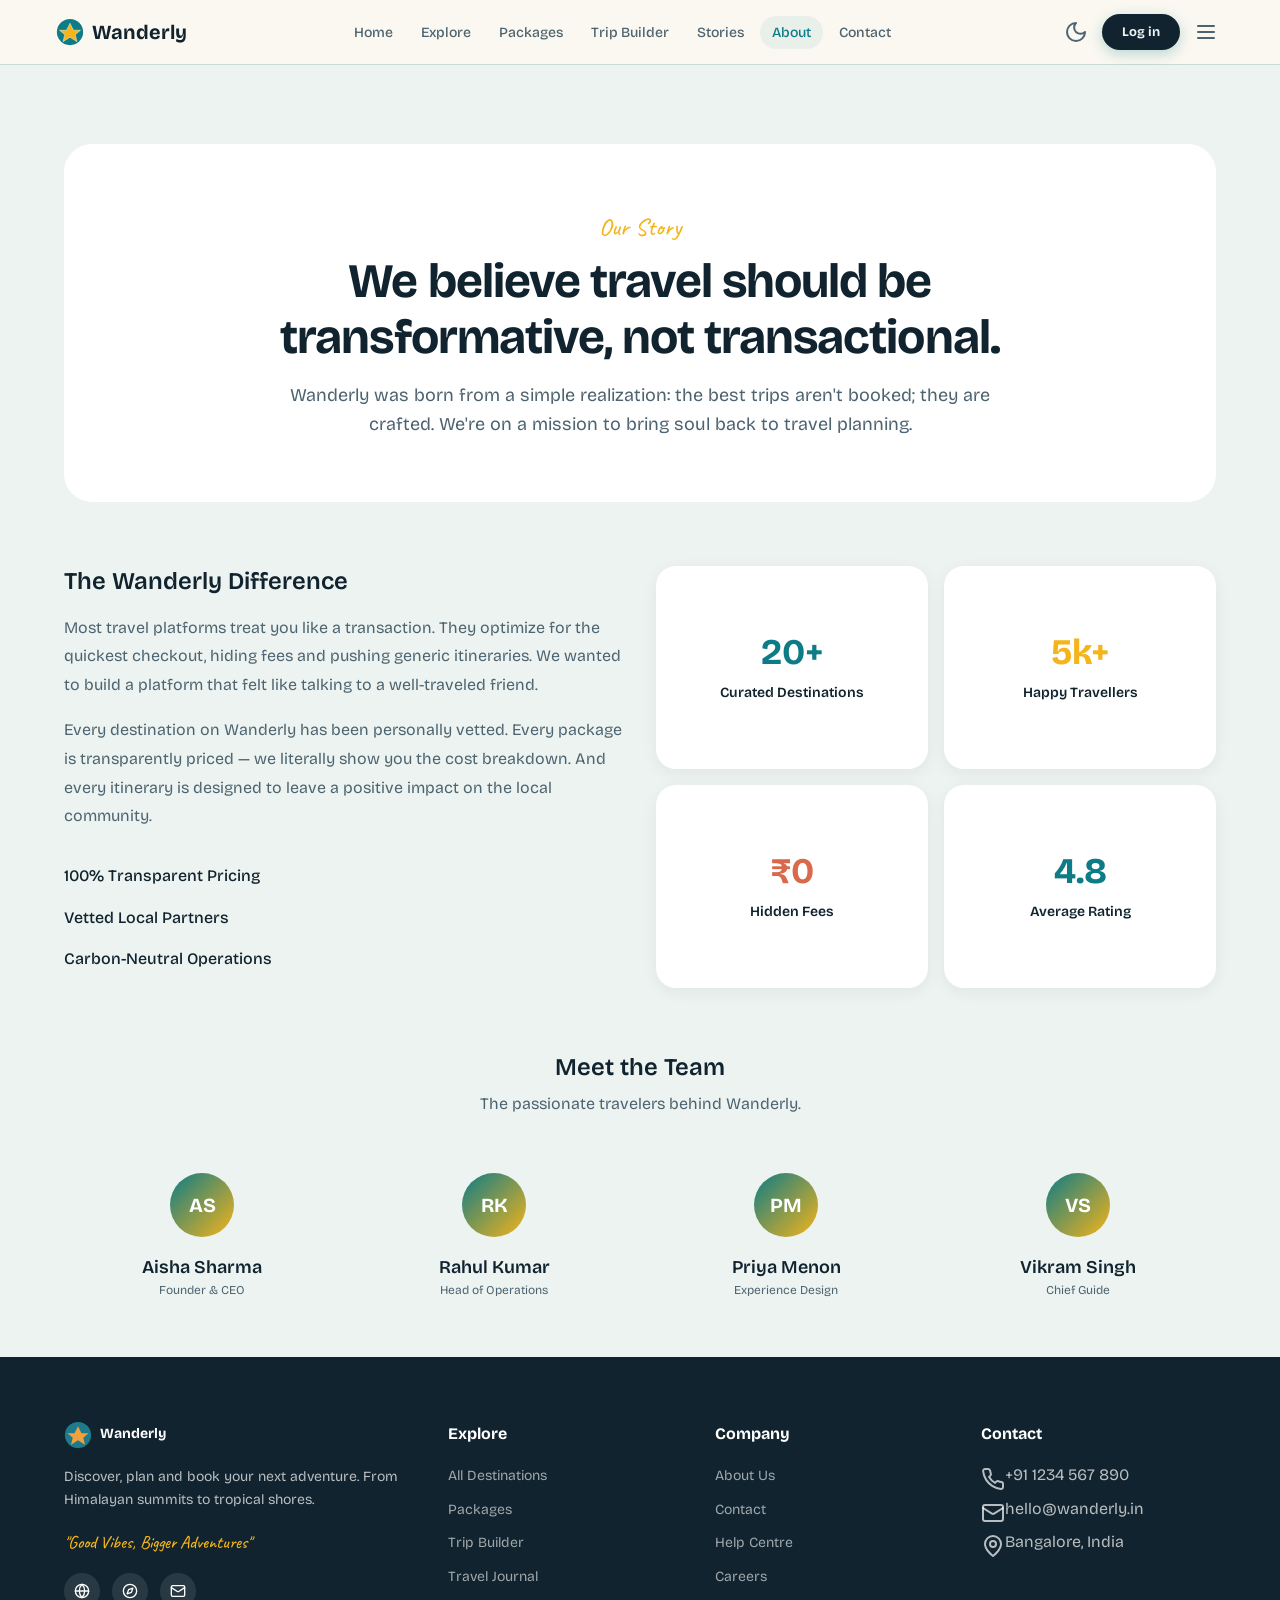
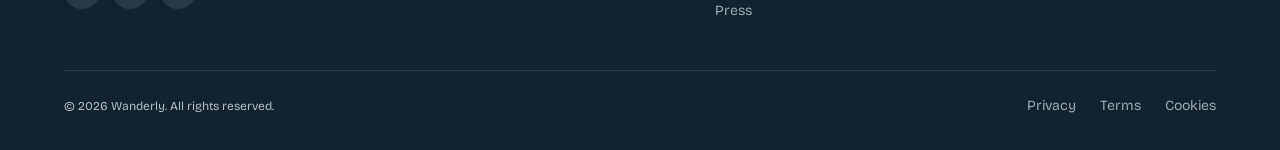
==== about.html @ 2b9d8d0e "feat: Wanderly travel discovery, planning and booking platform" ====
<!doctype html>
<html lang="en">
<head>
  <meta charset="UTF-8">
  <meta name="viewport" content="width=device-width, initial-scale=1.0, viewport-fit=cover">
  <title>About Us — Wanderly</title>
  <link rel="stylesheet" href="css/style.css">
  <style>
    .about-hero { text-align: center; padding: 4rem 1rem; background: var(--bg-surface); border-radius: var(--radius-hero); margin-bottom: 4rem; }
  </style>
</head>
<body>

  <div class="container pt-20 pb-10" style="margin-top: 64px">
    
    <div class="about-hero">
      <span class="text-hand text-amber mb-2" style="font-size:1.5rem;display:block">Our Story</span>
      <h1 class="text-display-lg mb-4">We believe travel should be<br>transformative, not transactional.</h1>
      <p class="text-muted mx-auto" style="max-width:700px;font-size:1.125rem;margin:0 auto">Wanderly was born from a simple realization: the best trips aren't booked; they are crafted. We're on a mission to bring soul back to travel planning.</p>
    </div>

    <div class="grid-2 gap-8 mb-8" style="margin-bottom:4rem">
      <div>
        <h2 class="text-display-sm mb-4">The Wanderly Difference</h2>
        <p class="text-muted mb-4" style="line-height:1.8">Most travel platforms treat you like a transaction. They optimize for the quickest checkout, hiding fees and pushing generic itineraries. We wanted to build a platform that felt like talking to a well-traveled friend.</p>
        <p class="text-muted mb-4" style="line-height:1.8">Every destination on Wanderly has been personally vetted. Every package is transparently priced — we literally show you the cost breakdown. And every itinerary is designed to leave a positive impact on the local community.</p>
        <ul style="list-style:none;margin-top:2rem">
          <li style="display:flex;align-items:center;gap:0.75rem;margin-bottom:1rem;font-weight:500"><script>document.write(icons.check)</script> 100% Transparent Pricing</li>
          <li style="display:flex;align-items:center;gap:0.75rem;margin-bottom:1rem;font-weight:500"><script>document.write(icons.check)</script> Vetted Local Partners</li>
          <li style="display:flex;align-items:center;gap:0.75rem;margin-bottom:1rem;font-weight:500"><script>document.write(icons.check)</script> Carbon-Neutral Operations</li>
        </ul>
      </div>
      <div class="grid-2 gap-4">
        <div class="card p-6 flex-col items-center justify-center text-center" style="padding:2rem;display:flex;align-items:center;justify-content:center;flex-direction:column">
          <div class="text-display-md text-lagoon mb-2">20+</div>
          <div class="text-sm font-semibold">Curated Destinations</div>
        </div>
        <div class="card p-6 flex-col items-center justify-center text-center" style="padding:2rem;display:flex;align-items:center;justify-content:center;flex-direction:column">
          <div class="text-display-md text-amber mb-2">5k+</div>
          <div class="text-sm font-semibold">Happy Travellers</div>
        </div>
        <div class="card p-6 flex-col items-center justify-center text-center" style="padding:2rem;display:flex;align-items:center;justify-content:center;flex-direction:column">
          <div class="text-display-md text-terracotta mb-2">₹0</div>
          <div class="text-sm font-semibold">Hidden Fees</div>
        </div>
        <div class="card p-6 flex-col items-center justify-center text-center" style="padding:2rem;display:flex;align-items:center;justify-content:center;flex-direction:column">
          <div class="text-display-md text-lagoon mb-2">4.8</div>
          <div class="text-sm font-semibold">Average Rating</div>
        </div>
      </div>
    </div>

    <div class="text-center mb-8" style="margin-top:4rem">
      <h2 class="text-display-sm mb-2">Meet the Team</h2>
      <p class="text-muted">The passionate travelers behind Wanderly.</p>
    </div>
    <div class="grid-4 mb-8">
      <div class="team-card">
        <div class="team-avatar">AS</div>
        <h3 class="font-semibold text-lg">Aisha Sharma</h3>
        <p class="text-xs text-muted uppercase tracking-wider">Founder & CEO</p>
      </div>
      <div class="team-card">
        <div class="team-avatar">RK</div>
        <h3 class="font-semibold text-lg">Rahul Kumar</h3>
        <p class="text-xs text-muted uppercase tracking-wider">Head of Operations</p>
      </div>
      <div class="team-card">
        <div class="team-avatar">PM</div>
        <h3 class="font-semibold text-lg">Priya Menon</h3>
        <p class="text-xs text-muted uppercase tracking-wider">Experience Design</p>
      </div>
      <div class="team-card">
        <div class="team-avatar">VS</div>
        <h3 class="font-semibold text-lg">Vikram Singh</h3>
        <p class="text-xs text-muted uppercase tracking-wider">Chief Guide</p>
      </div>
    </div>

  </div>

  <script src="js/data.js"></script>
  <script src="js/app.js"></script>
  <script>
    initPage('about');
  </script>
</body>
</html>
---- css/style.css ----
/* ===== WANDERLY DESIGN SYSTEM ===== */
@import url('https://fonts.googleapis.com/css2?family=Bricolage+Grotesque:opsz,wght@12..96,400;12..96,600;12..96,700;12..96,800&family=Caveat:wght@600;700&display=swap');

/* ===== CSS VARIABLES ===== */
:root {
  /* Brand Palette from UI Concept */
  --bg: #EDF3F1;
  --ink: #10232E;
  --mute: #4D6470;
  --card: #FFFFFF;
  --line: #CBDAD6;
  --teal: #0E7C86;
  --teal-hover: #0a5f67;
  --gold: #F4B41A;
  --gold-hover: #db9f12;
  --dark: #0C1A22;
  --on-dark: #EDF3F1;
  --terracotta: #D9694A;
  --sage: #DCE9DA;
  --sky: #E3F0F5;

  /* Backward compatibility aliases */
  --cream: var(--bg);
  --cream-dark: #e2edea;
  --lagoon: var(--teal);
  --lagoon-dark: var(--teal-hover);
  --lagoon-light: #2A9BB0;
  --amber: var(--gold);
  --amber-dark: var(--gold-hover);
  --bg-card: var(--card);
  --bg-surface: var(--card);
  --text: var(--ink);
  --text-muted: var(--mute);
  --border: var(--line);

  /* Typography */
  --font-display: 'Bricolage Grotesque', system-ui, -apple-system, sans-serif;
  --font-body: 'Bricolage Grotesque', system-ui, -apple-system, sans-serif;
  --font-hand: 'Caveat', cursive;

  /* Shadows */
  --shadow-card: 0 4px 16px rgba(16, 35, 46, 0.06);
  --shadow-card-hover: 0 12px 36px rgba(16, 35, 46, 0.12);
  --shadow-button: 0 4px 14px rgba(14, 124, 134, 0.28);

  /* Radii */
  --radius-hero: 28px;
  --radius-card: 20px;
  --radius-btn: 999px;
  --radius-pill: 999px;
  --radius-chip: 999px;

  /* Transitions */
  --ease: cubic-bezier(0.22, 1, 0.36, 1);
  --dur: 300ms;
}

/* Dark mode overrides */
@media (prefers-color-scheme: dark) {
  :root:not([data-theme="light"]) {
    --bg: #0F1D25;
    --ink: #EAF2F0;
    --mute: #9DB4BC;
    --card: #172A34;
    --line: #28404B;
    --teal: #3CC0CC;
    --teal-hover: #58ced8;
    --gold: #F4B41A;
    --dark: #08131A;
    --on-dark: #EDF3F1;
    --bg-card: #172A34;
    --bg-surface: #13242E;
    --text: #EAF2F0;
    --text-muted: #9DB4BC;
    --border: #28404B;
    --shadow-card: 0 4px 20px rgba(0, 0, 0, 0.35);
    --shadow-card-hover: 0 12px 36px rgba(0, 0, 0, 0.5);
  }
}

:root[data-theme="dark"] {
  --bg: #0F1D25;
  --ink: #EAF2F0;
  --mute: #9DB4BC;
  --card: #172A34;
  --line: #28404B;
  --teal: #3CC0CC;
  --teal-hover: #58ced8;
  --gold: #F4B41A;
  --dark: #08131A;
  --on-dark: #EDF3F1;
  --bg-card: #172A34;
  --bg-surface: #13242E;
  --text: #EAF2F0;
  --text-muted: #9DB4BC;
  --border: #28404B;
  --shadow-card: 0 4px 20px rgba(0, 0, 0, 0.35);
  --shadow-card-hover: 0 12px 36px rgba(0, 0, 0, 0.5);
}

/* ===== RESET & BASE ===== */
*, *::before, *::after { margin: 0; padding: 0; box-sizing: border-box; }

html {
  scroll-behavior: smooth;
  font-size: 16px;
  -webkit-font-smoothing: antialiased;
}

body {
  font-family: var(--font-body);
  background: var(--bg);
  color: var(--text);
  line-height: 1.6;
  min-height: 100vh;
  transition: background var(--dur) var(--ease), color var(--dur) var(--ease);
}

a { color: var(--lagoon); text-decoration: none; transition: color var(--dur); }
a:hover { color: var(--lagoon-dark); }

img { max-width: 100%; height: auto; display: block; }
button { cursor: pointer; font-family: inherit; }
input, select, textarea { font-family: inherit; }

.container { max-width: 1200px; margin: 0 auto; padding: 0 1rem; }
@media (min-width: 640px) { .container { padding: 0 1.5rem; } }

/* ===== TYPOGRAPHY ===== */
.text-display-xl { font-family: var(--font-display); font-size: clamp(2.5rem, 5vw, 4rem); font-weight: 700; line-height: 1.1; letter-spacing: -0.02em; }
.text-display-lg { font-family: var(--font-display); font-size: clamp(2rem, 4vw, 3rem); font-weight: 700; line-height: 1.15; letter-spacing: -0.02em; }
.text-display-md { font-family: var(--font-display); font-size: clamp(1.5rem, 3vw, 2.25rem); font-weight: 700; line-height: 1.2; }
.text-display-sm { font-family: var(--font-display); font-size: clamp(1.25rem, 2vw, 1.5rem); font-weight: 600; line-height: 1.3; }
.text-hand { font-family: var(--font-hand); font-weight: 500; }
.text-muted { color: var(--text-muted); }
.text-lagoon { color: var(--lagoon); }
.text-amber { color: var(--amber); }
.text-terracotta { color: var(--terracotta); }

/* ===== BUTTONS ===== */
.btn {
  display: inline-flex; align-items: center; gap: 0.5rem;
  padding: 0.75rem 1.5rem; border-radius: var(--radius-btn);
  font-weight: 600; font-size: 0.875rem;
  border: none; transition: all var(--dur) var(--ease);
  text-decoration: none;
}
.btn-primary { background: var(--lagoon); color: #fff; box-shadow: var(--shadow-button); }
.btn-primary:hover { background: var(--lagoon-dark); transform: translateY(-1px); color: #fff; }
.btn-secondary { background: transparent; color: var(--text); border: 2px solid var(--border); }
.btn-secondary:hover { border-color: var(--lagoon); color: var(--lagoon); }
.btn-amber { background: var(--amber); color: #fff; }
.btn-amber:hover { background: var(--amber-dark); transform: translateY(-1px); color: #fff; }
.btn-sm { padding: 0.5rem 1rem; font-size: 0.8125rem; }
.btn-lg { padding: 1rem 2rem; font-size: 1rem; }

/* ===== NAVBAR ===== */
.navbar {
  position: fixed; top: 0; left: 0; right: 0; z-index: 100;
  background: rgba(251, 248, 241, 0.95); backdrop-filter: blur(12px);
  border-bottom: 1px solid var(--border);
  transition: transform var(--dur) var(--ease), background var(--dur);
}
[data-theme="dark"] .navbar { background: rgba(11, 27, 40, 0.95); }
.navbar.hidden { transform: translateY(-100%); }
.navbar-inner {
  max-width: 1200px; margin: 0 auto; padding: 0 1rem;
  display: flex; align-items: center; justify-content: space-between;
  height: 64px;
}
.navbar-brand {
  display: flex; align-items: center; gap: 0.5rem;
  font-family: var(--font-display); font-weight: 700; font-size: 1.25rem;
  color: var(--text); text-decoration: none;
}
.navbar-brand svg { width: 28px; height: 28px; }
.navbar-links { display: flex; gap: 0.25rem; list-style: none; }
.navbar-links a {
  padding: 0.5rem 0.75rem; border-radius: var(--radius-chip);
  font-size: 0.875rem; font-weight: 500; color: var(--text-muted);
  transition: all var(--dur);
}
.navbar-links a:hover, .navbar-links a.active { color: var(--lagoon); background: rgba(31, 122, 140, 0.08); }
.navbar-actions { display: flex; align-items: center; gap: 0.5rem; }
.navbar-actions button {
  width: 36px; height: 36px; border-radius: 50%;
  display: flex; align-items: center; justify-content: center;
  background: transparent; border: none; color: var(--text-muted);
  transition: all var(--dur);
}
.navbar-actions button:hover { background: rgba(31, 122, 140, 0.08); color: var(--lagoon); }
.mobile-menu-btn { display: none; }

@media (max-width: 768px) {
  .navbar-links { display: none; }
  .mobile-menu-btn { display: flex; }
  .navbar-links.open {
    display: flex; flex-direction: column;
    position: absolute; top: 64px; left: 0; right: 0;
    background: var(--bg-card); border-bottom: 1px solid var(--border);
    padding: 1rem; box-shadow: var(--shadow-card);
  }
}

/* ===== MOBILE TAB BAR ===== */
.mobile-tabbar {
  display: none; position: fixed; bottom: 0; left: 0; right: 0;
  background: var(--bg-card); border-top: 1px solid var(--border);
  z-index: 100; padding: 0.5rem 0 calc(0.5rem + env(safe-area-inset-bottom));
}
.mobile-tabbar-inner { display: flex; justify-content: space-around; }
.mobile-tabbar a {
  display: flex; flex-direction: column; align-items: center; gap: 0.15rem;
  padding: 0.25rem 0.75rem; font-size: 0.625rem; font-weight: 600;
  color: var(--text-muted); text-decoration: none; transition: color var(--dur);
}
.mobile-tabbar a.active { color: var(--lagoon); }
.mobile-tabbar a svg { width: 20px; height: 20px; }
@media (max-width: 768px) { .mobile-tabbar { display: block; } body { padding-bottom: 70px; } }

/* ===== CARDS ===== */
.card {
  background: var(--bg-card); border-radius: var(--radius-card);
  box-shadow: var(--shadow-card); overflow: hidden;
  transition: transform var(--dur) var(--ease), box-shadow var(--dur) var(--ease);
}
.card:hover { transform: translateY(-4px); box-shadow: var(--shadow-card-hover); }
.card-img { width: 100%; height: 200px; overflow: hidden; position: relative; }
.card-img .art-container { width: 100%; height: 100%; transition: transform 0.5s var(--ease); }
.card:hover .card-img .art-container { transform: scale(1.05); }
.card-body { padding: 1.25rem; }
.card-tag {
  display: inline-block; padding: 0.2rem 0.6rem; border-radius: var(--radius-pill);
  font-size: 0.6875rem; font-weight: 600; background: rgba(255,255,255,0.9);
  color: var(--lagoon);
}
.card-tag.best-seller { background: rgba(242, 160, 61, 0.9); color: #fff; }

/* ===== HERO SECTION ===== */
.hero { position: relative; min-height: 85vh; overflow: hidden; display: flex; align-items: center; }
.hero-bg { position: absolute; inset: 0; }
.hero-overlay { position: absolute; inset: 0; background: linear-gradient(135deg, rgba(11,27,40,0.75) 0%, rgba(31,122,140,0.4) 100%); }
.hero-content {
  position: relative; z-index: 2; width: 100%; max-width: 1200px;
  margin: 0 auto; padding: 2rem 1rem; text-align: center;
}
.hero h1 { color: #fff; }
.hero p { color: rgba(255,255,255,0.85); }
.hero .text-hand { color: var(--amber); }

/* Search Pill */
.search-pill {
  display: flex; align-items: center; gap: 0;
  background: #fff; border-radius: var(--radius-pill);
  padding: 0.375rem; max-width: 700px; margin: 2rem auto 0;
  box-shadow: 0 4px 20px rgba(0,0,0,0.12);
}
.search-pill input, .search-pill select {
  flex: 1; padding: 0.875rem 1rem; border: none; background: transparent;
  font-size: 0.875rem; color: var(--ink); outline: none; min-width: 0;
}
.search-pill .divider { width: 1px; height: 28px; background: #E5E7EB; }
.search-pill .btn { border-radius: var(--radius-pill); white-space: nowrap; }

/* Stats Row */
.stats-row { display: flex; justify-content: center; gap: 3rem; margin-top: 2rem; }
.stat-item { text-align: center; }
.stat-number { font-family: var(--font-display); font-size: 1.5rem; font-weight: 700; color: #fff; }
.stat-label { font-size: 0.75rem; color: rgba(255,255,255,0.7); }

/* ===== SECTION STYLES ===== */
.section { padding: 4rem 0; }
.section-header { text-align: center; margin-bottom: 3rem; }
.section-header .text-hand { font-size: 1.25rem; display: block; margin-bottom: 0.5rem; }
.section-alt { background: var(--bg-surface); }
[data-theme="dark"] .section-alt { background: var(--midnight-surface); }

/* ===== GRID LAYOUTS ===== */
.grid-2 { display: grid; grid-template-columns: 1fr; gap: 1.5rem; }
.grid-3 { display: grid; grid-template-columns: 1fr; gap: 1.5rem; }
.grid-4 { display: grid; grid-template-columns: repeat(2, 1fr); gap: 1rem; }
.grid-6 { display: grid; grid-template-columns: repeat(3, 1fr); gap: 1rem; }
@media (min-width: 640px) {
  .grid-2 { grid-template-columns: repeat(2, 1fr); }
  .grid-3 { grid-template-columns: repeat(2, 1fr); }
  .grid-4 { grid-template-columns: repeat(3, 1fr); }
  .grid-6 { grid-template-columns: repeat(6, 1fr); }
}
@media (min-width: 1024px) {
  .grid-3 { grid-template-columns: repeat(3, 1fr); }
  .grid-4 { grid-template-columns: repeat(4, 1fr); }
}

/* ===== ACTIVITY CATEGORIES ===== */
.activity-card {
  display: flex; flex-direction: column; align-items: center; gap: 0.75rem;
  padding: 1.5rem 1rem; border-radius: var(--radius-card);
  cursor: pointer; transition: all var(--dur) var(--ease); text-decoration: none;
}
.activity-card:hover { transform: translateY(-4px); }
.activity-icon {
  width: 64px; height: 64px; border-radius: 50%;
  display: flex; align-items: center; justify-content: center;
  font-size: 1.5rem;
}
.activity-label { font-weight: 600; font-size: 0.875rem; color: var(--text); }

/* ===== DESTINATION ART (SVG) ===== */
.art-container { position: relative; width: 100%; height: 100%; }
.art-container svg { width: 100%; height: 100%; display: block; }

/* ===== PACKAGE CARDS ===== */
.package-meta { display: flex; align-items: center; gap: 0.75rem; font-size: 0.75rem; color: var(--text-muted); }
.package-meta svg { width: 14px; height: 14px; }
.rating { display: flex; align-items: center; gap: 0.25rem; color: var(--amber); font-weight: 600; font-size: 0.875rem; }
.rating svg { width: 16px; height: 16px; fill: var(--amber); }
.price { font-size: 1.25rem; font-weight: 700; color: var(--lagoon); }
.price-old { font-size: 0.75rem; color: #999; text-decoration: line-through; }
.badge-free-cancel {
  display: inline-flex; align-items: center; gap: 0.25rem;
  padding: 0.15rem 0.5rem; background: rgba(16, 185, 129, 0.9);
  border-radius: 4px; font-size: 0.625rem; font-weight: 700; color: #fff;
}
.badge-difficulty {
  font-size: 0.75rem; color: var(--text-muted);
}

/* ===== WISHLIST BUTTON ===== */
.wishlist-btn {
  width: 32px; height: 32px; border-radius: 50%;
  background: rgba(255,255,255,0.8); backdrop-filter: blur(4px);
  border: none; display: flex; align-items: center; justify-content: center;
  cursor: pointer; transition: transform var(--dur);
}
.wishlist-btn:hover { transform: scale(1.1); }
.wishlist-btn svg { width: 16px; height: 16px; color: #666; }
.wishlist-btn.active svg { color: var(--terracotta); fill: var(--terracotta); }

/* ===== VIBE MATCH ===== */
.vibe-card {
  background: var(--bg-card); border-radius: var(--radius-hero);
  padding: 2.5rem; box-shadow: 0 10px 40px rgba(0,0,0,0.1);
  text-align: center; max-width: 600px; margin: 0 auto;
}
.progress-bar { display: flex; gap: 0.375rem; margin-bottom: 2rem; }
.progress-step { flex: 1; height: 6px; border-radius: 3px; background: var(--border); transition: background var(--dur); }
.progress-step.active { background: var(--lagoon); }
.slider-container { margin: 2rem 0; }
.slider-labels { display: flex; justify-content: space-between; font-size: 0.875rem; color: var(--text-muted); margin-bottom: 0.75rem; }
input[type="range"] {
  -webkit-appearance: none; width: 100%; height: 8px;
  border-radius: 4px; background: var(--border); outline: none;
}
input[type="range"]::-webkit-slider-thumb {
  -webkit-appearance: none; width: 24px; height: 24px;
  border-radius: 50%; background: var(--lagoon); cursor: pointer;
  box-shadow: 0 2px 6px rgba(31,122,140,0.3);
}
.match-score {
  width: 56px; height: 56px; border-radius: 50%;
  display: flex; align-items: center; justify-content: center;
  color: #fff; font-weight: 700; font-size: 1.125rem;
}
.match-score.high { background: #10B981; }
.match-score.mid { background: var(--lagoon); }
.match-score.low { background: var(--amber); }

/* ===== TRIP BUILDER ===== */
.trip-item {
  display: flex; align-items: center; gap: 1rem;
  padding: 1rem; background: var(--bg-card); border-radius: var(--radius-btn);
  box-shadow: var(--shadow-card); margin-bottom: 0.75rem;
}
.trip-item-icon {
  width: 40px; height: 40px; border-radius: var(--radius-chip);
  background: rgba(31,122,140,0.1); display: flex; align-items: center;
  justify-content: center; font-size: 1.125rem; flex-shrink: 0;
}
.trip-item-info { flex: 1; min-width: 0; }
.trip-item-info h4 { font-size: 0.875rem; font-weight: 600; }
.trip-item-info p { font-size: 0.75rem; color: var(--text-muted); }
.trip-item-cost { font-weight: 600; font-size: 0.875rem; color: var(--lagoon); flex-shrink: 0; }
.trip-item-remove { background: none; border: none; color: var(--terracotta); padding: 0.375rem; border-radius: 0.5rem; }
.trip-item-remove:hover { background: rgba(217,105,74,0.1); }

/* ===== ITINERARY ===== */
.itinerary { position: relative; padding-left: 3rem; }
.itinerary::before {
  content: ''; position: absolute; left: 19px; top: 2rem; bottom: 2rem;
  width: 2px; border-left: 2px dashed rgba(31,122,140,0.3);
}
.itinerary-day { position: relative; margin-bottom: 1.5rem; }
.itinerary-marker {
  position: absolute; left: -3rem; top: 0.25rem;
  width: 40px; height: 40px; border-radius: 50%;
  background: var(--lagoon); color: #fff;
  display: flex; align-items: center; justify-content: center;
  font-weight: 700; font-size: 0.8125rem; z-index: 1;
  box-shadow: 0 2px 8px rgba(31,122,140,0.3);
}
.itinerary-day h3 { font-family: var(--font-display); font-weight: 600; margin-bottom: 0.5rem; }
.itinerary-day p { font-size: 0.875rem; color: var(--text-muted); line-height: 1.7; margin-bottom: 0.75rem; }
.itinerary-tags { display: flex; flex-wrap: wrap; gap: 0.5rem; }
.itinerary-tag {
  display: inline-block; padding: 0.25rem 0.5rem; border-radius: var(--radius-chip);
  font-size: 0.6875rem; font-weight: 500;
}
.itinerary-tag.elevation { background: var(--sky); color: var(--lagoon); }
.itinerary-tag.meals { background: var(--sage); color: #166534; }
.itinerary-tag.stay { background: #FFF7ED; color: #92400E; }

/* ===== FORMS ===== */
.form-group { margin-bottom: 1.25rem; }
.form-group label { display: block; font-size: 0.875rem; font-weight: 500; margin-bottom: 0.375rem; }
.form-input {
  width: 100%; padding: 0.75rem 1rem; border: 1px solid var(--border);
  border-radius: var(--radius-btn); background: transparent;
  color: var(--text); font-size: 0.875rem; transition: border-color var(--dur);
}
.form-input:focus { outline: none; border-color: var(--lagoon); }
.form-input.error { border-color: var(--terracotta); }
.form-error { font-size: 0.75rem; color: var(--terracotta); margin-top: 0.25rem; }
textarea.form-input { resize: none; min-height: 120px; }

/* ===== FAQ ACCORDION ===== */
.faq-category { background: var(--bg-card); border-radius: var(--radius-card); box-shadow: var(--shadow-card); margin-bottom: 1rem; overflow: hidden; }
.faq-category-header {
  width: 100%; display: flex; align-items: center; justify-content: space-between;
  padding: 1.25rem 1.5rem; background: none; border: none;
  cursor: pointer; text-align: left;
}
.faq-category-header h2 { font-family: var(--font-display); font-size: 1.125rem; font-weight: 600; }
.faq-items { padding: 0 1.5rem 1.5rem; }
.faq-item {
  margin-bottom: 0.5rem; border-radius: var(--radius-btn); overflow: hidden;
}
.faq-item summary {
  padding: 0.875rem 1rem; background: var(--bg); border-radius: var(--radius-btn);
  cursor: pointer; font-size: 0.875rem; font-weight: 500; list-style: none;
  transition: background var(--dur);
}
.faq-item summary:hover { background: var(--sky); }
[data-theme="dark"] .faq-item summary:hover { background: var(--midnight-border); }
.faq-item p { padding: 0.75rem 1rem; font-size: 0.875rem; color: var(--text-muted); line-height: 1.7; }

/* ===== HEATMAP ===== */
.heatmap { display: grid; grid-template-columns: repeat(12, 1fr); gap: 4px; }
.heatmap-cell {
  aspect-ratio: 1; border-radius: 6px; display: flex; flex-direction: column;
  align-items: center; justify-content: center; font-size: 0.625rem; font-weight: 600;
  transition: transform var(--dur);
}
.heatmap-cell:hover { transform: scale(1.1); }
.heatmap-cell .month { font-size: 0.5625rem; font-weight: 500; margin-top: 2px; }

/* ===== FOOTER ===== */
.footer {
  background: var(--ink); color: rgba(255,255,255,0.7); padding: 4rem 0 2rem;
  margin-top: auto;
}
.footer h3 { color: #fff; font-family: var(--font-display); font-size: 1rem; margin-bottom: 1rem; }
.footer a { color: rgba(255,255,255,0.6); font-size: 0.875rem; }
.footer a:hover { color: var(--lagoon-light); }
.footer-grid { display: grid; grid-template-columns: 1.5fr repeat(3, 1fr); gap: 2rem; }
.footer-social { display: flex; gap: 0.75rem; margin-top: 1rem; }
.footer-social a {
  width: 36px; height: 36px; border-radius: 50%; background: rgba(255,255,255,0.1);
  display: flex; align-items: center; justify-content: center;
  transition: background var(--dur);
}
.footer-social a:hover { background: var(--lagoon); }
.footer-social a svg { width: 16px; height: 16px; color: #fff; }
.footer-bottom {
  margin-top: 3rem; padding-top: 1.5rem;
  border-top: 1px solid rgba(255,255,255,0.1);
  display: flex; justify-content: space-between; align-items: center;
  font-size: 0.75rem;
}
@media (max-width: 768px) {
  .footer-grid { grid-template-columns: 1fr 1fr; }
  .footer-bottom { flex-direction: column; gap: 0.75rem; text-align: center; }
}

/* ===== TOAST ===== */
.toast-container { position: fixed; top: 80px; right: 1rem; z-index: 200; display: flex; flex-direction: column; gap: 0.5rem; }
.toast {
  display: flex; align-items: center; gap: 0.75rem;
  padding: 0.875rem 1.25rem; border-radius: var(--radius-btn);
  background: var(--bg-card); box-shadow: 0 4px 20px rgba(0,0,0,0.15);
  font-size: 0.875rem; animation: slideIn 0.3s var(--ease);
  max-width: 360px;
}
.toast.success { border-left: 3px solid #10B981; }
.toast.error { border-left: 3px solid var(--terracotta); }
.toast.info { border-left: 3px solid var(--lagoon); }
@keyframes slideIn { from { transform: translateX(100%); opacity: 0; } to { transform: translateX(0); opacity: 1; } }
@keyframes slideOut { from { transform: translateX(0); opacity: 1; } to { transform: translateX(100%); opacity: 0; } }

/* ===== TWO-COLUMN LAYOUT ===== */
.layout-detail { display: grid; grid-template-columns: 1fr; gap: 2rem; }
@media (min-width: 1024px) { .layout-detail { grid-template-columns: 2fr 1fr; } }
.sidebar-sticky { position: sticky; top: 5rem; }
.sidebar-card { background: var(--bg-card); border-radius: var(--radius-card); padding: 1.5rem; box-shadow: var(--shadow-card); margin-bottom: 1rem; }

/* ===== CHIP/TAG FILTERS ===== */
.chip-row { display: flex; gap: 0.5rem; overflow-x: auto; padding-bottom: 0.5rem; scrollbar-width: none; }
.chip-row::-webkit-scrollbar { display: none; }
.chip {
  padding: 0.5rem 1rem; border-radius: var(--radius-pill); font-size: 0.8125rem;
  font-weight: 500; white-space: nowrap; background: var(--bg-card); color: var(--text-muted);
  border: none; cursor: pointer; transition: all var(--dur);
}
.chip.active, .chip:hover { background: var(--lagoon); color: #fff; }

/* ===== TRUST SIGNALS ===== */
.trust-row { display: flex; align-items: center; gap: 0.5rem; font-size: 0.875rem; color: var(--text-muted); margin-bottom: 0.75rem; }
.trust-row svg { width: 20px; height: 20px; color: var(--lagoon); flex-shrink: 0; }

/* ===== INCLUSION LISTS ===== */
.inclusion-list { list-style: none; }
.inclusion-list li {
  display: flex; align-items: flex-start; gap: 0.5rem;
  font-size: 0.875rem; padding: 0.375rem 0;
}
.inclusion-list li svg { width: 16px; height: 16px; flex-shrink: 0; margin-top: 0.125rem; }
.inclusion-list.included li svg { color: #10B981; }
.inclusion-list.excluded li svg { color: var(--terracotta); }

/* ===== REVIEW CARD ===== */
.review-card { background: var(--bg-card); border-radius: var(--radius-card); padding: 1.25rem; box-shadow: var(--shadow-card); margin-bottom: 1rem; }
.review-header { display: flex; align-items: center; gap: 0.75rem; margin-bottom: 0.75rem; }
.review-avatar {
  width: 36px; height: 36px; border-radius: 50%;
  background: rgba(31,122,140,0.1); color: var(--lagoon);
  display: flex; align-items: center; justify-content: center;
  font-weight: 700; font-size: 0.75rem;
}
.review-stars { display: flex; gap: 2px; }
.review-stars svg { width: 12px; height: 12px; }

/* ===== PRICE BREAKDOWN ===== */
.price-row { display: flex; justify-content: space-between; padding: 0.375rem 0; font-size: 0.875rem; }
.price-row .label { color: var(--text-muted); text-transform: capitalize; }
.price-row .value { font-weight: 500; }
.price-row.total { border-top: 1px solid var(--border); padding-top: 0.75rem; margin-top: 0.5rem; font-weight: 700; }
.price-row.total .value { color: var(--lagoon); }

/* ===== TEAM GRID ===== */
.team-card { text-align: center; padding: 1.5rem; }
.team-avatar {
  width: 64px; height: 64px; border-radius: 50%; margin: 0 auto 1rem;
  background: linear-gradient(135deg, var(--lagoon), var(--amber));
  display: flex; align-items: center; justify-content: center;
  color: #fff; font-size: 1.25rem; font-weight: 700;
}

/* ===== MONTH GRID (Vibe Match) ===== */
.month-grid { display: grid; grid-template-columns: repeat(4, 1fr); gap: 0.5rem; }
@media (min-width: 640px) { .month-grid { grid-template-columns: repeat(6, 1fr); } }
.month-btn {
  padding: 0.625rem; border-radius: var(--radius-chip);
  background: var(--bg); border: 1px solid var(--border); font-size: 0.8125rem;
  font-weight: 500; cursor: pointer; transition: all var(--dur); color: var(--text-muted);
}
.month-btn.active { background: var(--lagoon); color: #fff; border-color: var(--lagoon); }

/* ===== COMPARE TABLE ===== */
.compare-table { width: 100%; border-collapse: collapse; background: var(--bg-card); border-radius: var(--radius-card); overflow: hidden; box-shadow: var(--shadow-card); }
.compare-table th, .compare-table td { padding: 0.875rem 1rem; text-align: left; font-size: 0.875rem; border-bottom: 1px solid var(--border); }
.compare-table th { font-size: 0.6875rem; text-transform: uppercase; letter-spacing: 0.05em; color: var(--text-muted); font-weight: 600; }

/* ===== DESTINATION PICKER ===== */
.dest-grid { display: grid; grid-template-columns: repeat(2, 1fr); gap: 0.75rem; max-height: 300px; overflow-y: auto; }
@media (min-width: 640px) { .dest-grid { grid-template-columns: repeat(3, 1fr); } }
.dest-pick {
  padding: 0.75rem; border-radius: var(--radius-btn); border: 1px solid var(--border);
  cursor: pointer; transition: all var(--dur); text-align: left; background: var(--bg-card);
}
.dest-pick:hover { border-color: var(--lagoon); }
.dest-pick.active { border-color: var(--lagoon); background: rgba(31,122,140,0.05); box-shadow: 0 0 0 3px rgba(31,122,140,0.15); }
.dest-pick-art { height: 60px; border-radius: var(--radius-chip); overflow: hidden; margin-bottom: 0.5rem; }
.dest-pick h4 { font-size: 0.8125rem; font-weight: 600; }
.dest-pick p { font-size: 0.6875rem; color: var(--text-muted); }

/* ===== BLOG CARD ===== */
.blog-card {
  display: flex; flex-direction: column; background: var(--bg-card);
  border-radius: var(--radius-card); box-shadow: var(--shadow-card); overflow: hidden;
  transition: transform var(--dur) var(--ease), box-shadow var(--dur);
}
.blog-card:hover { transform: translateY(-4px); box-shadow: var(--shadow-card-hover); }
@media (min-width: 640px) { .blog-card { flex-direction: row; } }
.blog-card-img {
  width: 100%; height: 160px; background: linear-gradient(135deg, rgba(31,122,140,0.15), rgba(242,160,61,0.15));
  display: flex; align-items: center; justify-content: center; font-size: 2.5rem; flex-shrink: 0;
}
@media (min-width: 640px) { .blog-card-img { width: 220px; height: auto; } }
.blog-card-body { padding: 1.25rem; flex: 1; display: flex; flex-direction: column; }
.blog-card-footer {
  margin-top: auto; padding-top: 0.75rem; border-top: 1px solid var(--border);
  display: flex; justify-content: space-between; align-items: center;
  font-size: 0.75rem; color: var(--text-muted);
}

/* ===== UTILITIES ===== */
.flex { display: flex; }
.flex-col { flex-direction: column; }
.items-center { align-items: center; }
.justify-between { justify-content: space-between; }
.justify-center { justify-content: center; }
.gap-1 { gap: 0.25rem; }
.gap-2 { gap: 0.5rem; }
.gap-3 { gap: 0.75rem; }
.gap-4 { gap: 1rem; }
.gap-6 { gap: 1.5rem; }
.gap-8 { gap: 2rem; }
.text-center { text-align: center; }
.text-sm { font-size: 0.875rem; }
.text-xs { font-size: 0.75rem; }
.text-lg { font-size: 1.125rem; }
.font-semibold { font-weight: 600; }
.font-bold { font-weight: 700; }
.mb-1 { margin-bottom: 0.25rem; }
.mb-2 { margin-bottom: 0.5rem; }
.mb-3 { margin-bottom: 0.75rem; }
.mb-4 { margin-bottom: 1rem; }
.mb-6 { margin-bottom: 1.5rem; }
.mb-8 { margin-bottom: 2rem; }
.mt-2 { margin-top: 0.5rem; }
.mt-4 { margin-top: 1rem; }
.mt-8 { margin-top: 2rem; }
.pt-20 { padding-top: 5rem; }
.w-full { width: 100%; }
.line-clamp-1 { overflow: hidden; display: -webkit-box; -webkit-line-clamp: 1; -webkit-box-orient: vertical; }
.line-clamp-2 { overflow: hidden; display: -webkit-box; -webkit-line-clamp: 2; -webkit-box-orient: vertical; }
.sr-only { position: absolute; width: 1px; height: 1px; padding: 0; margin: -1px; overflow: hidden; clip: rect(0,0,0,0); border: 0; }
.hidden { display: none !important; }

/* ===== UI CONCEPT: DYNAMIC INTERACTIVE HERO ===== */
.hero-concept {
  --sky: #F6C58B;
  background: var(--sky);
  transition: background 0.9s cubic-bezier(0.22, 1, 0.36, 1);
  position: relative;
  overflow: hidden;
  min-height: 640px;
  color: #10232E;
  padding-bottom: 60px;
}
.hero-concept .wrap {
  position: relative;
  z-index: 5;
  padding-top: 48px;
  max-width: 1200px;
  margin: 0 auto;
  padding-left: 1.5rem;
  padding-right: 1.5rem;
}
.hero-title {
  font-size: clamp(40px, 6.8vw, 92px);
  line-height: 0.96;
  letter-spacing: -0.04em;
  font-weight: 800;
  margin: 0 0 24px;
  max-width: 11em;
  color: #10232E;
}
.hero-title span {
  display: block;
  overflow: hidden;
}
.hero-title span i {
  display: block;
  font-style: normal;
  transition: transform 0.6s cubic-bezier(0.22, 1, 0.36, 1);
}
.hero-title.out span i {
  transform: translateY(105%);
  transition-duration: 0.2s;
}

/* Vibe Selector */
.vibes {
  display: flex;
  flex-wrap: wrap;
  gap: 10px;
  align-items: center;
  margin-bottom: 24px;
}
.vibes b {
  font-family: var(--font-hand);
  font-size: 26px;
  font-weight: 600;
  margin-right: 6px;
  color: #10232E;
}
.vibe-chip {
  border: 1.5px solid #10232E;
  background: transparent;
  border-radius: 999px;
  padding: 8px 20px;
  font-weight: 600;
  font-size: 0.9375rem;
  cursor: pointer;
  color: #10232E;
  transition: all 0.25s var(--ease);
}
.vibe-chip:hover {
  background: rgba(16, 35, 46, 0.08);
  transform: translateY(-2px);
}
.vibe-chip[aria-pressed="true"] {
  background: #10232E;
  color: #FFFFFF;
}

/* Search Bar Pill */
.find-bar {
  display: flex;
  flex-wrap: wrap;
  background: #FFFFFF;
  border-radius: 999px;
  padding: 8px;
  max-width: 660px;
  color: #10232E;
  box-shadow: 0 12px 36px rgba(16, 35, 46, 0.16);
  border: 1px solid rgba(255, 255, 255, 0.6);
  gap: 8px;
}
.find-bar input, .find-bar select {
  flex: 1 1 180px;
  border: 0;
  background: transparent;
  padding: 10px 18px;
  min-width: 0;
  font-size: 0.9375rem;
  color: #10232E;
  outline: none;
}
.find-bar select {
  cursor: pointer;
}
.find-bar .btn-find {
  background: var(--teal);
  color: #fff;
  border: 0;
  border-radius: 999px;
  padding: 10px 24px;
  font-weight: 700;
  cursor: pointer;
  transition: all 0.25s var(--ease);
  display: inline-flex;
  align-items: center;
  gap: 8px;
}
.find-bar .btn-find:hover {
  background: var(--teal-hover);
  transform: translateY(-1px);
}

/* SVG Dynamic Scene */
svg.scene {
  position: absolute;
  left: 0;
  bottom: 0;
  width: 100%;
  height: 60%;
  min-height: 360px;
  pointer-events: none;
  z-index: 1;
}
.sc {
  opacity: 0;
  transform: translateY(40px);
  transition: opacity 0.9s, transform 0.9s cubic-bezier(0.22, 1, 0.36, 1);
}
.sc.on {
  opacity: 1;
  transform: none;
}
#sun {
  transition: transform 1.2s cubic-bezier(0.22, 1, 0.36, 1), fill 0.9s;
}

/* Floating Trip Widget */
.floating-trip {
  position: absolute;
  z-index: 6;
  right: max(24px, calc((100vw - 1200px) / 2 + 24px));
  bottom: 36px;
  width: 300px;
  background: var(--card);
  color: var(--ink);
  border-radius: 28px 28px 8px 28px;
  padding: 22px;
  box-shadow: 0 20px 50px rgba(16, 35, 46, 0.22);
  border: 1px solid var(--line);
  transition: transform 0.4s var(--ease);
}
.floating-trip:hover {
  transform: translateY(-4px);
}
.floating-trip small {
  color: var(--mute);
  font-weight: 600;
  text-transform: uppercase;
  letter-spacing: 0.05em;
  font-size: 0.75rem;
}
.floating-trip h3 {
  margin: 4px 0 12px;
  font-size: 24px;
  letter-spacing: -0.03em;
  line-height: 1.15;
}
.floating-trip dl {
  display: flex;
  gap: 16px;
  margin: 0 0 16px;
}
.floating-trip dt {
  font-size: 12px;
  color: var(--mute);
}
.floating-trip dd {
  margin: 0;
  font-weight: 800;
  font-size: 17px;
  color: var(--ink);
}
.floating-trip .btn {
  width: 100%;
  justify-content: center;
  background: var(--teal);
  color: #fff;
  border-radius: 999px;
}

@media (max-width: 900px) {
  .floating-trip {
    position: relative;
    right: auto;
    bottom: auto;
    margin: 32px 0 16px;
    width: 100%;
    max-width: 380px;
  }
  .hero-concept {
    min-height: auto;
    padding-bottom: 24px;
  }
  svg.scene {
    height: 300px;
  }
}

/* ===== UI CONCEPT: 5-STOP JOURNEY ===== */
.journey-section {
  padding: 80px 0;
}
.path {
  position: relative;
  display: grid;
  grid-template-columns: repeat(5, 1fr);
  gap: 20px;
  padding-top: 76px;
  margin-top: 24px;
}
.path svg {
  position: absolute;
  top: 0;
  left: 0;
  width: 100%;
  height: 90px;
  overflow: visible;
  pointer-events: none;
}
.path path {
  fill: none;
  stroke: var(--teal);
  stroke-width: 3;
  stroke-dasharray: 2 10;
  stroke-linecap: round;
}
.path .draw {
  stroke-dasharray: 1400;
  stroke-dashoffset: 1400;
  transition: stroke-dashoffset 2.4s ease-out;
}
.path.in .draw {
  stroke-dashoffset: 0;
}
.stop {
  position: relative;
  padding: 16px 14px;
  background: var(--card);
  border-radius: 16px;
  border: 1px solid var(--line);
  transition: transform 0.3s var(--ease), box-shadow 0.3s var(--ease);
}
.stop:hover {
  transform: translateY(-4px);
  box-shadow: var(--shadow-card);
}
.stop-badge {
  display: inline-flex;
  align-items: center;
  justify-content: center;
  width: 30px;
  height: 30px;
  border-radius: 50%;
  background: var(--teal);
  color: #fff;
  font-weight: 700;
  font-size: 0.8125rem;
  margin-bottom: 12px;
}
.stop h4 {
  margin: 0 0 6px;
  font-size: 18px;
  letter-spacing: -0.02em;
  color: var(--ink);
}
.stop p {
  margin: 0;
  color: var(--mute);
  font-size: 14px;
  line-height: 1.5;
}
.stop:nth-child(even) {
  transform: translateY(-8px);
}
@media (max-width: 900px) {
  .path {
    grid-template-columns: 1fr;
    padding-top: 0;
    gap: 16px;
  }
  .path svg {
    display: none;
  }
  .stop:nth-child(even) {
    transform: none;
  }
}

/* ===== UI CONCEPT: ASYMMETRIC BENTO GRID ===== */
.bento-grid {
  display: grid;
  grid-template-columns: 1.4fr 1fr 1fr;
  grid-template-rows: 270px 270px;
  gap: 20px;
  margin-top: 24px;
}
.bento-card {
  position: relative;
  overflow: hidden;
  padding: 24px;
  display: flex;
  flex-direction: column;
  justify-content: flex-end;
  color: #FFFFFF;
  text-decoration: none;
  isolation: isolate;
  transition: transform 0.4s var(--ease), box-shadow 0.4s var(--ease);
  box-shadow: 0 10px 30px rgba(16, 35, 46, 0.15);
}
.bento-card:hover {
  transform: translateY(-6px);
  box-shadow: 0 16px 40px rgba(16, 35, 46, 0.22);
}
.bento-card:nth-child(1) {
  grid-row: span 2;
  border-radius: 120px 24px 24px 24px;
}
.bento-card:nth-child(2) {
  border-radius: 24px;
}
.bento-card:nth-child(3) {
  border-radius: 24px 24px 90px 24px;
}
.bento-card:nth-child(4) {
  grid-column: 2 / 4;
  border-radius: 24px 90px 24px 24px;
}
.bento-card::before, .bento-card::after {
  content: "";
  position: absolute;
  z-index: -1;
  transition: transform 0.6s cubic-bezier(0.22, 1, 0.36, 1);
}
.bento-card:hover::before, .bento-card:hover::after {
  transform: translateY(-10px) scale(1.04);
}
/* Bento Card Styles & Silhouettes */
.c1 { background: #5D7F99; }
.c1::before {
  left: -5%; bottom: -6%; width: 70%; height: 65%;
  background: #1F3446;
  clip-path: polygon(0 100%, 45% 8%, 100% 100%);
}
.c1::after {
  left: 35%; bottom: -6%; width: 80%; height: 50%;
  background: #33526B;
  clip-path: polygon(0 100%, 50% 0, 100% 100%);
}
.c2 { background: #2C9EAA; }
.c2::before {
  left: -10%; bottom: -30%; width: 120%; height: 70%;
  background: #0A4F5C;
  border-radius: 50%;
}
.c2::after {
  right: 14%; top: 14%; width: 60px; height: 60px;
  background: #FFE9A8;
  border-radius: 50%;
}
.c3 { background: #E39A4B; }
.c3::before {
  left: -20%; bottom: -40%; width: 100%; height: 80%;
  background: #8E4A22;
  border-radius: 50%;
}
.c3::after {
  right: -20%; bottom: -45%; width: 90%; height: 80%;
  background: #C97434;
  border-radius: 50%;
}
.c4 { background: #2F5D4C; }
.c4::before {
  left: 12%; bottom: -2%; width: 160px; height: 110px;
  background: #F4B41A;
  clip-path: polygon(50% 0, 100% 100%, 0 100%);
}
.c4::after {
  left: 40%; bottom: -2%; width: 100px; height: 75px;
  background: #E0891B;
  clip-path: polygon(50% 0, 100% 100%, 0 100%);
}
.bento-card small {
  font-weight: 700;
  letter-spacing: 0.04em;
  text-transform: uppercase;
  opacity: 0.92;
  font-size: 0.75rem;
  margin-bottom: 4px;
}
.bento-card h3 {
  margin: 0;
  font-size: 26px;
  letter-spacing: -0.03em;
  line-height: 1.15;
  color: #fff;
}
.bento-card p {
  margin: 6px 0 0;
  font-size: 15px;
  opacity: 0.95;
  color: rgba(255, 255, 255, 0.92);
}
@media (max-width: 900px) {
  .bento-grid {
    grid-template-columns: 1fr;
    grid-template-rows: none;
    grid-auto-rows: 230px;
  }
  .bento-card:nth-child(n) {
    grid-row: auto;
    grid-column: auto;
    border-radius: 20px;
  }
}

/* ===== UI CONCEPT: INTERACTIVE LIVE TRIP BUILDER ===== */
.builder-interactive {
  display: grid;
  grid-template-columns: 1fr 1.15fr;
  gap: 40px;
  align-items: start;
  margin-top: 32px;
}
.builder-opts {
  display: grid;
  gap: 12px;
}
.builder-opt {
  display: flex;
  align-items: center;
  gap: 14px;
  background: var(--card);
  border: 1.5px solid var(--line);
  border-radius: 18px 18px 18px 6px;
  padding: 16px 18px;
  cursor: pointer;
  text-align: left;
  width: 100%;
  color: var(--ink);
  transition: border-color 0.2s, transform 0.2s, box-shadow 0.2s;
}
.builder-opt:hover {
  border-color: var(--teal);
  box-shadow: var(--shadow-card);
}
.builder-opt[aria-pressed="true"] {
  border-color: var(--teal);
  transform: translateX(6px);
  background: color-mix(in srgb, var(--teal) 6%, var(--card));
}
.builder-opt .tick {
  width: 26px;
  height: 26px;
  border-radius: 50%;
  border: 2px solid var(--line);
  flex: none;
  display: grid;
  place-items: center;
  font-size: 14px;
  color: transparent;
  transition: all 0.2s;
}
.builder-opt[aria-pressed="true"] .tick {
  background: var(--teal);
  border-color: var(--teal);
  color: #fff;
}
.builder-opt span {
  flex: 1;
  font-weight: 600;
  font-size: 0.9375rem;
}
.builder-opt em {
  font-style: normal;
  color: var(--teal);
  font-weight: 700;
  font-size: 0.9375rem;
}
.builder-stepper {
  display: flex;
  align-items: center;
  gap: 16px;
  margin-top: 14px;
  background: var(--card);
  padding: 12px 18px;
  border-radius: 16px;
  border: 1.5px solid var(--line);
  width: fit-content;
}
.builder-stepper button {
  width: 38px;
  height: 38px;
  border-radius: 50%;
  border: 1.5px solid var(--line);
  background: var(--bg);
  color: var(--ink);
  cursor: pointer;
  font-size: 20px;
  display: grid;
  place-items: center;
  transition: all 0.2s;
}
.builder-stepper button:hover {
  background: var(--teal);
  color: #fff;
  border-color: var(--teal);
}
.builder-stepper b {
  font-size: 1rem;
  color: var(--ink);
}

/* Bill receipt card */
.bill-card {
  background: var(--dark);
  color: var(--on-dark);
  border-radius: 36px 8px 36px 36px;
  padding: 36px;
  box-shadow: 0 20px 50px rgba(12, 26, 34, 0.35);
}
.bill-card h3 {
  margin: 0 0 6px;
  font-size: 16px;
  color: #9DB4BC;
  font-weight: 600;
  letter-spacing: -0.01em;
}
.bill-total {
  font-size: clamp(48px, 6.5vw, 80px);
  font-weight: 800;
  letter-spacing: -0.05em;
  line-height: 1;
  color: #FFFFFF;
}
.bill-each {
  color: #9DB4BC;
  margin: 8px 0 28px;
  font-size: 15px;
}
.bill-day {
  position: relative;
  padding: 0 0 18px 30px;
  border-left: 3px dotted #3CC0CC;
  margin-left: 8px;
}
.bill-day::before {
  content: "";
  position: absolute;
  left: -9px;
  top: 4px;
  width: 15px;
  height: 15px;
  border-radius: 50%;
  background: var(--gold);
}
.bill-day b {
  display: block;
  font-size: 16px;
  color: #FFFFFF;
}
.bill-day span {
  color: #9DB4BC;
  font-size: 14px;
}
.bill-day.x {
  display: none;
}
.bill-day.x.show {
  display: block;
  animation: fadeIn 0.3s var(--ease);
}
@keyframes fadeIn {
  from { opacity: 0; transform: translateY(-6px); }
  to { opacity: 1; transform: none; }
}
@media (max-width: 900px) {
  .builder-interactive {
    grid-template-columns: 1fr;
  }
}

/* ===== LOGIN PAGE & TRAVEL STORIES STYLING ===== */
.login-hero {
  padding: 60px 0 80px;
  min-height: calc(100vh - 64px);
  display: flex;
  align-items: center;
}
.login-split {
  display: grid;
  grid-template-columns: 1.1fr 1fr;
  gap: 48px;
  align-items: center;
}
@media (max-width: 960px) {
  .login-split {
    grid-template-columns: 1fr;
    gap: 36px;
  }
}

/* About Wanderly Journal Box */
.about-journal {
  background: var(--card);
  border: 1.5px solid var(--line);
  border-radius: 28px;
  padding: 40px;
  box-shadow: var(--shadow-card);
  position: relative;
  overflow: hidden;
}
.about-journal::before {
  content: "";
  position: absolute;
  top: 0;
  left: 0;
  right: 0;
  height: 6px;
  background: linear-gradient(90deg, var(--teal), var(--gold), var(--terracotta));
}
.stamp-badge {
  display: inline-flex;
  align-items: center;
  gap: 8px;
  padding: 6px 16px;
  border-radius: 999px;
  background: color-mix(in srgb, var(--teal) 10%, var(--card));
  color: var(--teal);
  font-size: 0.8125rem;
  font-weight: 700;
  text-transform: uppercase;
  letter-spacing: 0.05em;
  margin-bottom: 20px;
}
.journal-title {
  font-size: clamp(32px, 4vw, 48px);
  font-weight: 800;
  letter-spacing: -0.04em;
  line-height: 1.05;
  margin-bottom: 18px;
  color: var(--ink);
}
.journal-lead {
  font-size: 1.125rem;
  color: var(--mute);
  line-height: 1.65;
  margin-bottom: 28px;
}
.journal-pillars {
  display: grid;
  gap: 16px;
  margin-bottom: 28px;
}
.pillar-item {
  display: flex;
  align-items: flex-start;
  gap: 14px;
}
.pillar-icon {
  width: 36px;
  height: 36px;
  border-radius: 10px;
  background: color-mix(in srgb, var(--teal) 12%, var(--card));
  color: var(--teal);
  display: grid;
  place-items: center;
  font-size: 1.125rem;
  flex-shrink: 0;
}
.pillar-item h4 {
  font-size: 0.9375rem;
  font-weight: 700;
  margin: 0 0 2px;
  color: var(--ink);
}
.pillar-item p {
  font-size: 0.8125rem;
  color: var(--mute);
  margin: 0;
  line-height: 1.5;
}
.handwritten-quote {
  font-family: var(--font-hand);
  font-size: 1.6rem;
  color: var(--gold);
  line-height: 1.25;
  border-top: 1.5px dashed var(--line);
  padding-top: 18px;
  margin-top: 12px;
}

/* Login Action Card */
.auth-box {
  background: var(--card);
  border: 1.5px solid var(--line);
  border-radius: 28px;
  padding: 40px;
  box-shadow: 0 16px 40px rgba(16, 35, 46, 0.08);
  position: relative;
}
.auth-tabs {
  display: flex;
  gap: 8px;
  background: var(--bg);
  padding: 6px;
  border-radius: 999px;
  margin-bottom: 24px;
}
.auth-tab {
  flex: 1;
  text-align: center;
  padding: 10px 16px;
  border-radius: 999px;
  border: 0;
  background: transparent;
  font-weight: 700;
  font-size: 0.875rem;
  color: var(--mute);
  cursor: pointer;
  transition: all 0.2s;
}
.auth-tab.active {
  background: var(--card);
  color: var(--ink);
  box-shadow: 0 2px 8px rgba(0, 0, 0, 0.08);
}
.quick-login-btn {
  width: 100%;
  padding: 14px;
  background: color-mix(in srgb, var(--gold) 15%, var(--card));
  border: 1.5px solid var(--gold);
  color: var(--ink);
  border-radius: 16px;
  font-weight: 700;
  font-size: 0.9375rem;
  cursor: pointer;
  margin-bottom: 24px;
  display: flex;
  align-items: center;
  justify-content: center;
  gap: 10px;
  transition: all 0.25s var(--ease);
}
.quick-login-btn:hover {
  background: var(--gold);
  color: #10232E;
  transform: translateY(-2px);
  box-shadow: 0 6px 20px rgba(244, 180, 26, 0.35);
}
.auth-divider {
  display: flex;
  align-items: center;
  text-align: center;
  color: var(--mute);
  font-size: 0.75rem;
  text-transform: uppercase;
  letter-spacing: 0.05em;
  margin: 20px 0;
}
.auth-divider::before, .auth-divider::after {
  content: "";
  flex: 1;
  border-bottom: 1px solid var(--line);
}
.auth-divider span {
  padding: 0 12px;
}
.auth-input-group {
  margin-bottom: 18px;
}
.auth-input-group label {
  display: block;
  font-size: 0.8125rem;
  font-weight: 700;
  margin-bottom: 6px;
  color: var(--ink);
}
.auth-input {
  width: 100%;
  padding: 12px 16px;
  border-radius: 14px;
  border: 1.5px solid var(--line);
  background: var(--bg);
  color: var(--ink);
  font-size: 0.9375rem;
  outline: none;
  transition: border-color 0.2s, box-shadow 0.2s;
}
.auth-input:focus {
  border-color: var(--teal);
  box-shadow: 0 0 0 3px color-mix(in srgb, var(--teal) 20%, transparent);
}
.auth-submit-btn {
  width: 100%;
  padding: 14px;
  border-radius: 999px;
  background: var(--teal);
  color: #fff;
  border: 0;
  font-weight: 700;
  font-size: 1rem;
  cursor: pointer;
  margin-top: 8px;
  display: flex;
  align-items: center;
  justify-content: center;
  gap: 8px;
  transition: all 0.25s var(--ease);
}
.auth-submit-btn:hover {
  background: var(--teal-hover);
  transform: translateY(-2px);
  box-shadow: var(--shadow-button);
}

/* Travel Stories Editorial Section */
.stories-section {
  padding: 80px 0;
  background: var(--bg);
  border-top: 1.5px solid var(--line);
}
.stories-grid {
  display: grid;
  grid-template-columns: repeat(3, 1fr);
  gap: 28px;
  margin-top: 40px;
}
@media (max-width: 960px) {
  .stories-grid {
    grid-template-columns: 1fr;
    gap: 24px;
  }
}
.story-card {
  background: var(--card);
  border: 1.5px solid var(--line);
  border-radius: 24px;
  overflow: hidden;
  box-shadow: var(--shadow-card);
  transition: transform 0.3s var(--ease), box-shadow 0.3s var(--ease);
  display: flex;
  flex-direction: column;
}
.story-card:hover {
  transform: translateY(-6px);
  box-shadow: var(--shadow-card-hover);
}
.story-header-art {
  height: 180px;
  position: relative;
  overflow: hidden;
}
.story-tag {
  position: absolute;
  top: 14px;
  left: 14px;
  padding: 4px 12px;
  border-radius: 999px;
  background: rgba(255, 255, 255, 0.92);
  color: var(--ink);
  font-weight: 700;
  font-size: 0.75rem;
  box-shadow: 0 2px 8px rgba(0, 0, 0, 0.1);
}
.story-content {
  padding: 24px;
  flex: 1;
  display: flex;
  flex-direction: column;
}
.story-author-row {
  display: flex;
  align-items: center;
  gap: 12px;
  margin-bottom: 14px;
}
.story-avatar {
  width: 42px;
  height: 42px;
  border-radius: 50%;
  background: var(--teal);
  color: #fff;
  display: grid;
  place-items: center;
  font-weight: 700;
  font-size: 0.875rem;
}
.story-author-info b {
  display: block;
  font-size: 0.9375rem;
  color: var(--ink);
}
.story-author-info span {
  font-size: 0.75rem;
  color: var(--mute);
}
.story-title {
  font-size: 1.25rem;
  letter-spacing: -0.02em;
  font-weight: 700;
  margin: 0 0 10px;
  color: var(--ink);
}
.story-quote {
  font-family: var(--font-hand);
  font-size: 1.35rem;
  color: var(--teal);
  line-height: 1.25;
  margin-bottom: 14px;
}
.story-text {
  font-size: 0.875rem;
  color: var(--mute);
  line-height: 1.6;
  margin-bottom: 20px;
  flex: 1;
}
.story-footer {
  display: flex;
  align-items: center;
  justify-content: space-between;
  padding-top: 14px;
  border-top: 1px solid var(--line);
  font-size: 0.8125rem;
}
.story-footer a {
  color: var(--teal);
  font-weight: 700;
  display: inline-flex;
  align-items: center;
  gap: 4px;
}
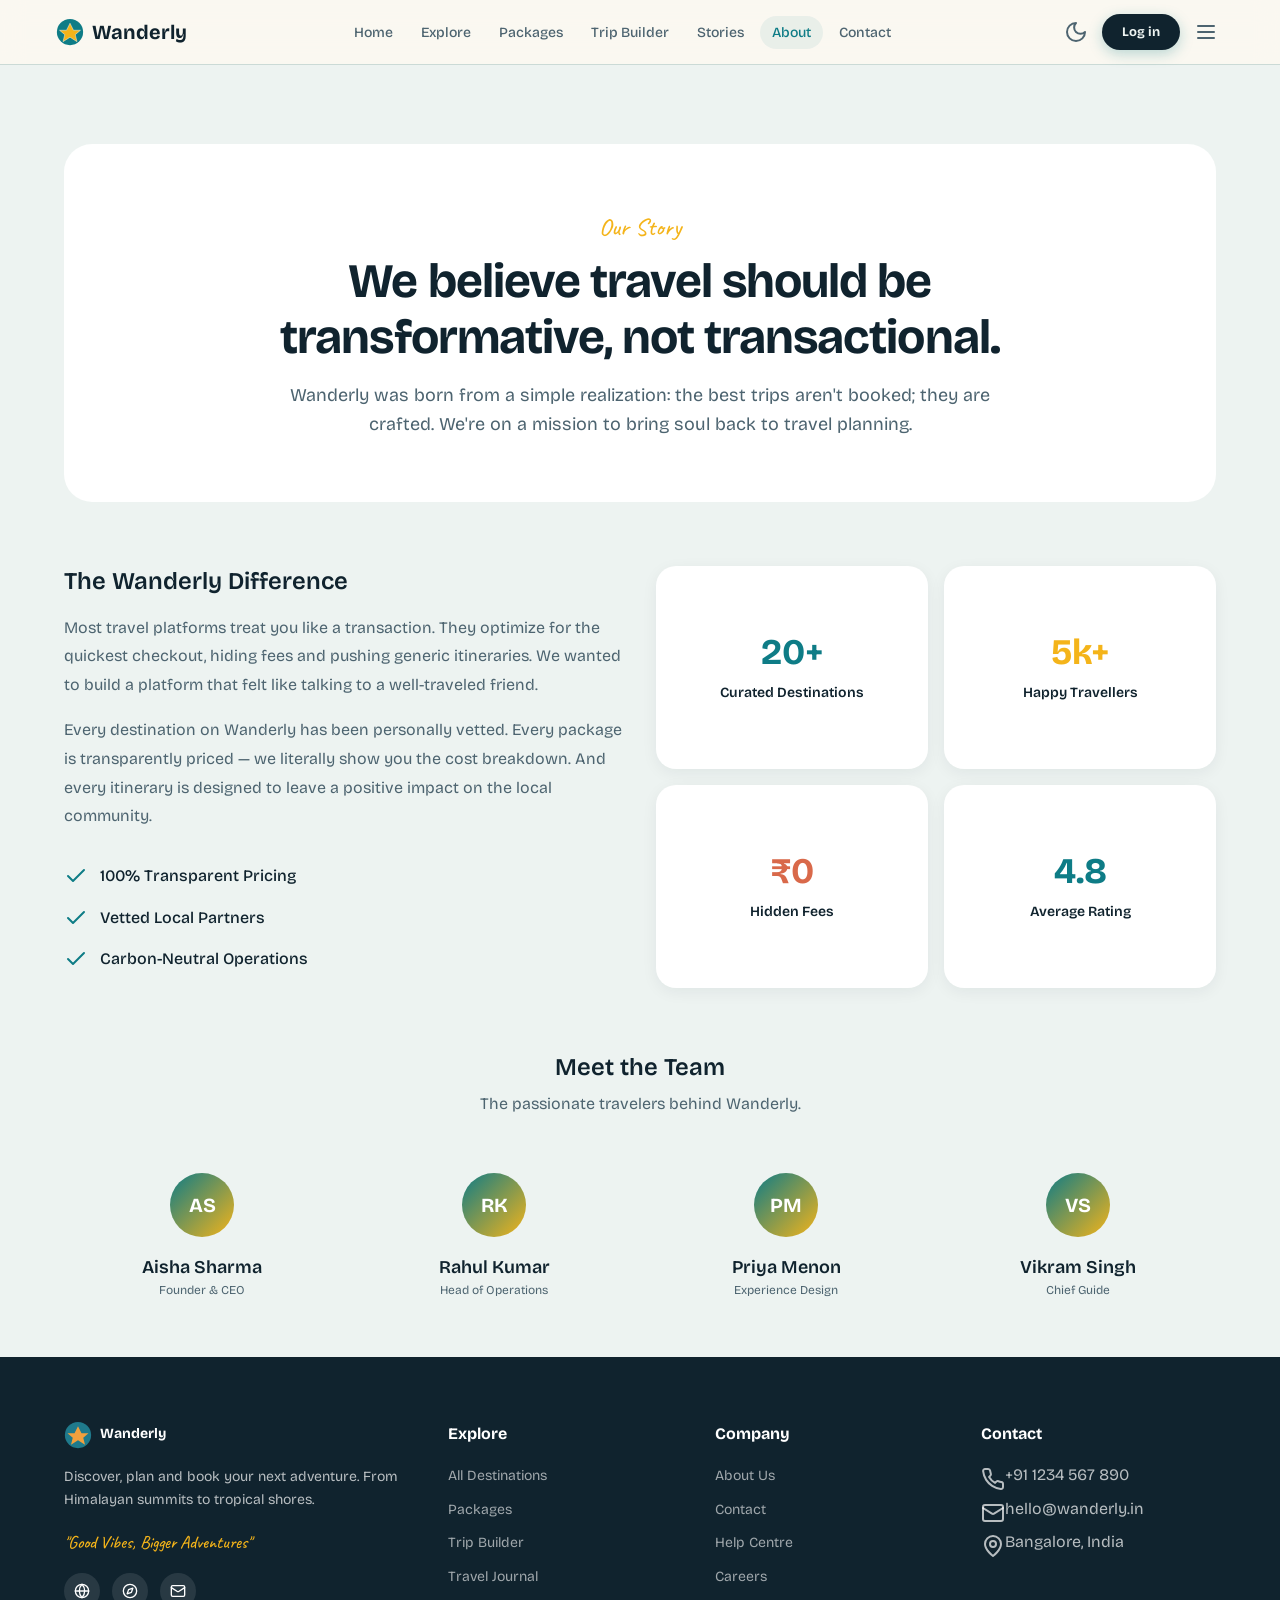
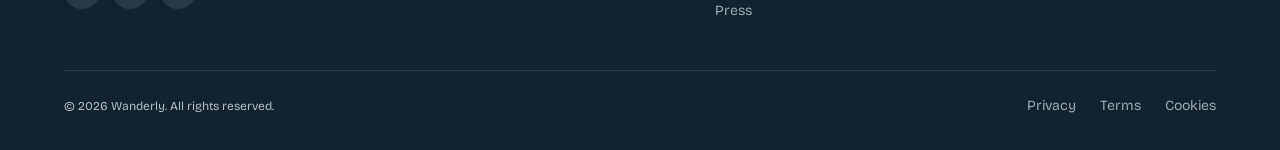
==== commit 5be371f7: "refactor: clean up icons and remove legacy document.write calls" ====
--- a/about.html
+++ b/about.html
@@ -25,9 +25,9 @@
         <p class="text-muted mb-4" style="line-height:1.8">Most travel platforms treat you like a transaction. They optimize for the quickest checkout, hiding fees and pushing generic itineraries. We wanted to build a platform that felt like talking to a well-traveled friend.</p>
         <p class="text-muted mb-4" style="line-height:1.8">Every destination on Wanderly has been personally vetted. Every package is transparently priced — we literally show you the cost breakdown. And every itinerary is designed to leave a positive impact on the local community.</p>
         <ul style="list-style:none;margin-top:2rem">
-          <li style="display:flex;align-items:center;gap:0.75rem;margin-bottom:1rem;font-weight:500"><script>document.write(icons.check)</script> 100% Transparent Pricing</li>
-          <li style="display:flex;align-items:center;gap:0.75rem;margin-bottom:1rem;font-weight:500"><script>document.write(icons.check)</script> Vetted Local Partners</li>
-          <li style="display:flex;align-items:center;gap:0.75rem;margin-bottom:1rem;font-weight:500"><script>document.write(icons.check)</script> Carbon-Neutral Operations</li>
+          <li style="display:flex;align-items:center;gap:0.75rem;margin-bottom:1rem;font-weight:500"><span data-icon="check" style="color:var(--teal);display:flex"></span> 100% Transparent Pricing</li>
+          <li style="display:flex;align-items:center;gap:0.75rem;margin-bottom:1rem;font-weight:500"><span data-icon="check" style="color:var(--teal);display:flex"></span> Vetted Local Partners</li>
+          <li style="display:flex;align-items:center;gap:0.75rem;margin-bottom:1rem;font-weight:500"><span data-icon="check" style="color:var(--teal);display:flex"></span> Carbon-Neutral Operations</li>
         </ul>
       </div>
       <div class="grid-2 gap-4">
